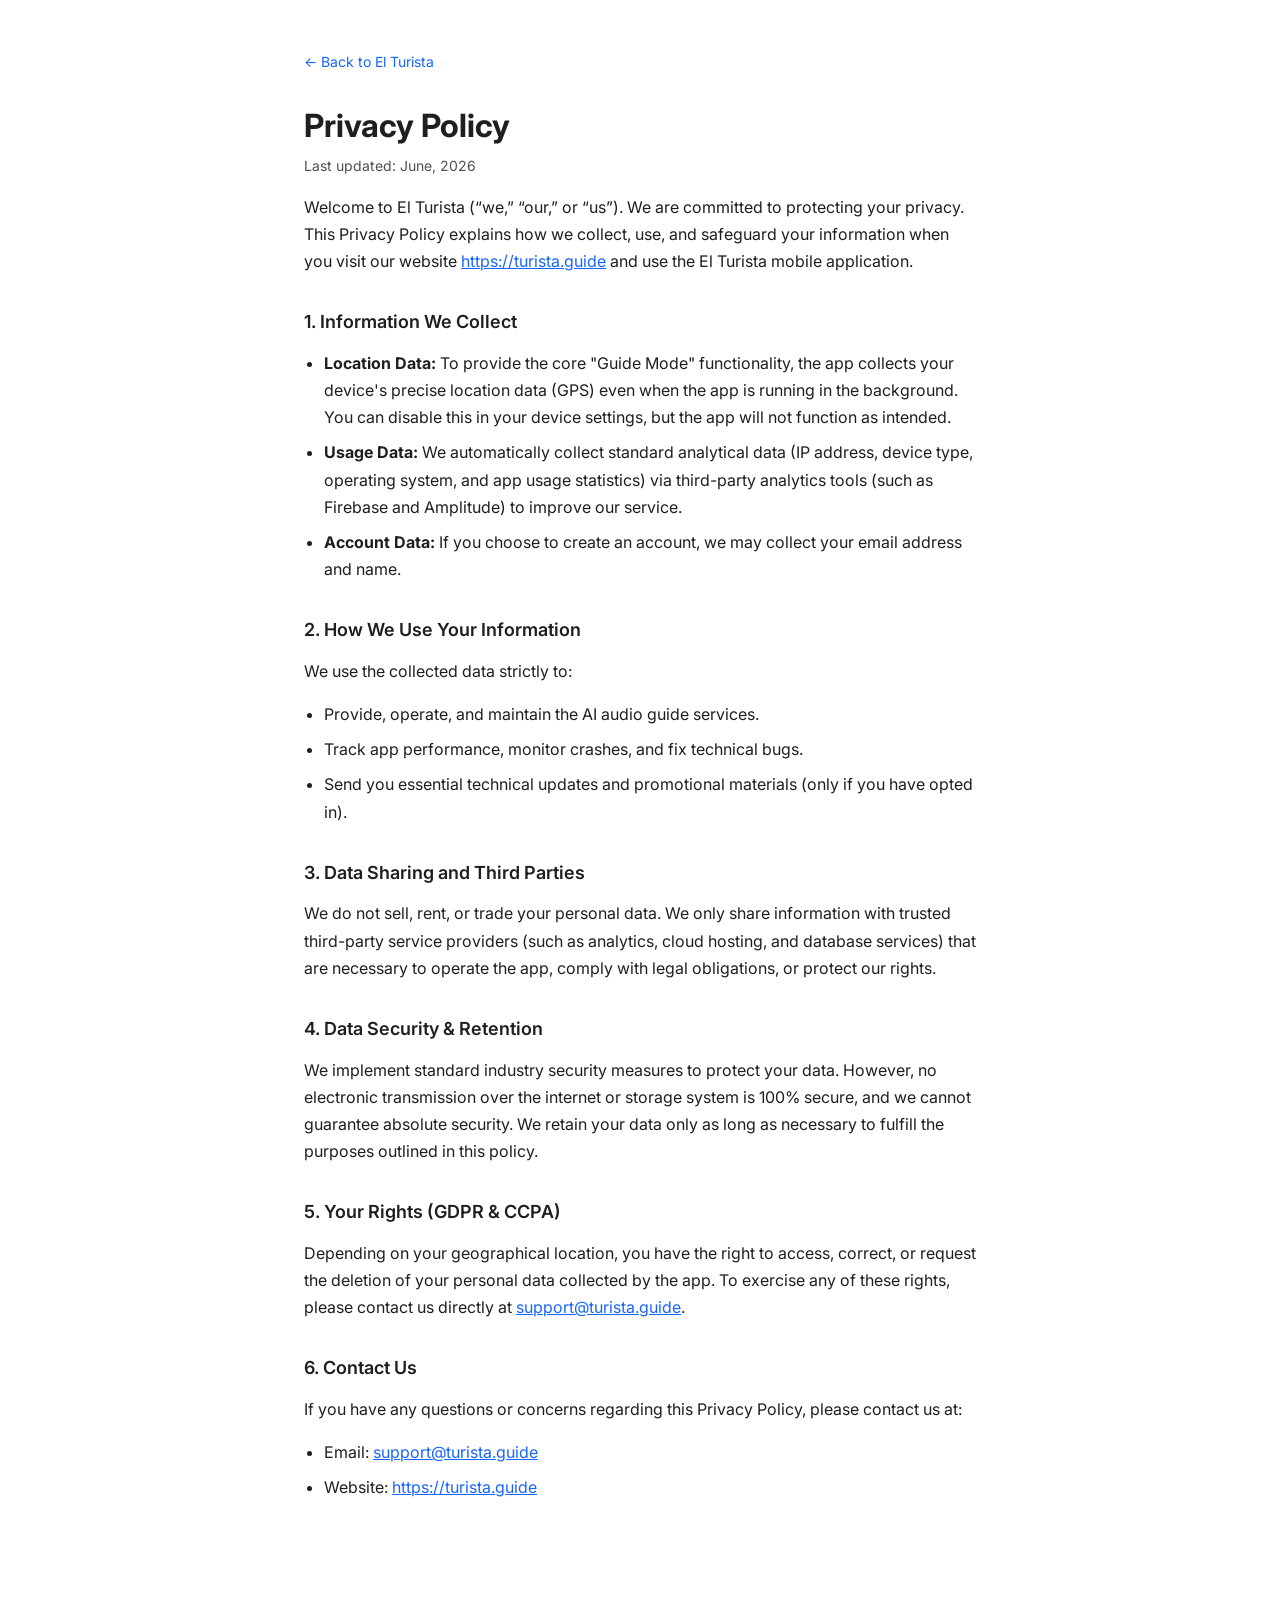
==== privacy-policy.html @ 60a70230 "Initial commit: El Turista landing page with mobile layout, legal page, and analytics. Co-authored-b" ====
<!DOCTYPE html>
<html lang="en">
<head>
  <!-- Google tag (gtag.js) -->
  <script async src="https://www.googletagmanager.com/gtag/js?id=G-LGM8HV7LWN"></script>
  <script>
    window.dataLayer = window.dataLayer || [];
    function gtag(){dataLayer.push(arguments);}
    gtag('js', new Date());

    gtag('config', 'G-LGM8HV7LWN');
  </script>
  <meta charset="UTF-8">
  <meta name="viewport" content="width=device-width, initial-scale=1.0">
  <title>Privacy Policy — El Turista</title>
  <link rel="preconnect" href="https://fonts.googleapis.com">
  <link rel="preconnect" href="https://fonts.gstatic.com" crossorigin>
  <link href="https://fonts.googleapis.com/css2?family=Inter:wght@400;600;700&display=swap" rel="stylesheet">
  <link rel="stylesheet" href="assets/css/legal.css">
</head>
<body>
  <main class="legal-page">
    <a href="index.html" class="legal-page__back">← Back to El Turista</a>

    <article class="legal-page__content">
      <h1>Privacy Policy</h1>
      <p class="legal-page__updated">Last updated: June, 2026</p>

      <p>Welcome to El Turista (“we,” “our,” or “us”). We are committed to protecting your privacy. This Privacy Policy explains how we collect, use, and safeguard your information when you visit our website <a href="https://turista.guide">https://turista.guide</a> and use the El Turista mobile application.</p>

      <h2>1. Information We Collect</h2>
      <ul>
        <li><strong>Location Data:</strong> To provide the core "Guide Mode" functionality, the app collects your device's precise location data (GPS) even when the app is running in the background. You can disable this in your device settings, but the app will not function as intended.</li>
        <li><strong>Usage Data:</strong> We automatically collect standard analytical data (IP address, device type, operating system, and app usage statistics) via third-party analytics tools (such as Firebase and Amplitude) to improve our service.</li>
        <li><strong>Account Data:</strong> If you choose to create an account, we may collect your email address and name.</li>
      </ul>

      <h2>2. How We Use Your Information</h2>
      <p>We use the collected data strictly to:</p>
      <ul>
        <li>Provide, operate, and maintain the AI audio guide services.</li>
        <li>Track app performance, monitor crashes, and fix technical bugs.</li>
        <li>Send you essential technical updates and promotional materials (only if you have opted in).</li>
      </ul>

      <h2>3. Data Sharing and Third Parties</h2>
      <p>We do not sell, rent, or trade your personal data. We only share information with trusted third-party service providers (such as analytics, cloud hosting, and database services) that are necessary to operate the app, comply with legal obligations, or protect our rights.</p>

      <h2>4. Data Security &amp; Retention</h2>
      <p>We implement standard industry security measures to protect your data. However, no electronic transmission over the internet or storage system is 100% secure, and we cannot guarantee absolute security. We retain your data only as long as necessary to fulfill the purposes outlined in this policy.</p>

      <h2>5. Your Rights (GDPR &amp; CCPA)</h2>
      <p>Depending on your geographical location, you have the right to access, correct, or request the deletion of your personal data collected by the app. To exercise any of these rights, please contact us directly at <a href="mailto:support@turista.guide">support@turista.guide</a>.</p>

      <h2>6. Contact Us</h2>
      <p>If you have any questions or concerns regarding this Privacy Policy, please contact us at:</p>
      <ul>
        <li>Email: <a href="mailto:support@turista.guide">support@turista.guide</a></li>
        <li>Website: <a href="https://turista.guide">https://turista.guide</a></li>
      </ul>
    </article>
  </main>
</body>
</html>
---- assets/css/legal.css ----
/* Simple text-only layout for legal pages */

*,
*::before,
*::after {
  box-sizing: border-box;
  margin: 0;
  padding: 0;
}

body {
  font-family: 'Inter', -apple-system, BlinkMacSystemFont, 'Segoe UI', sans-serif;
  font-size: 16px;
  line-height: 1.7;
  color: #1f1f1f;
  background: #fff;
}

.legal-page {
  max-width: 720px;
  margin: 0 auto;
  padding: 48px 24px 80px;
}

.legal-page__back {
  display: inline-block;
  margin-bottom: 32px;
  font-size: 14px;
  color: #1765ff;
  text-decoration: none;
}

.legal-page__back:hover {
  text-decoration: underline;
}

.legal-page__content h1 {
  font-size: 32px;
  font-weight: 700;
  line-height: 1.25;
  margin-bottom: 8px;
}

.legal-page__updated {
  font-size: 14px;
  color: #4f4f51;
  margin-bottom: 32px;
}

.legal-page__content p {
  margin-bottom: 16px;
}

.legal-page__content h2 {
  font-size: 18px;
  font-weight: 600;
  margin: 32px 0 12px;
}

.legal-page__content ul {
  margin: 0 0 16px 1.25em;
}

.legal-page__content li {
  margin-bottom: 8px;
}

.legal-page__content a {
  color: #1765ff;
  text-decoration: underline;
}

.legal-page__content a:hover {
  color: #0f52d9;
}

@media (max-width: 767px) {
  .legal-page {
    padding: 32px 20px 64px;
  }

  .legal-page__content h1 {
    font-size: 26px;
  }
}
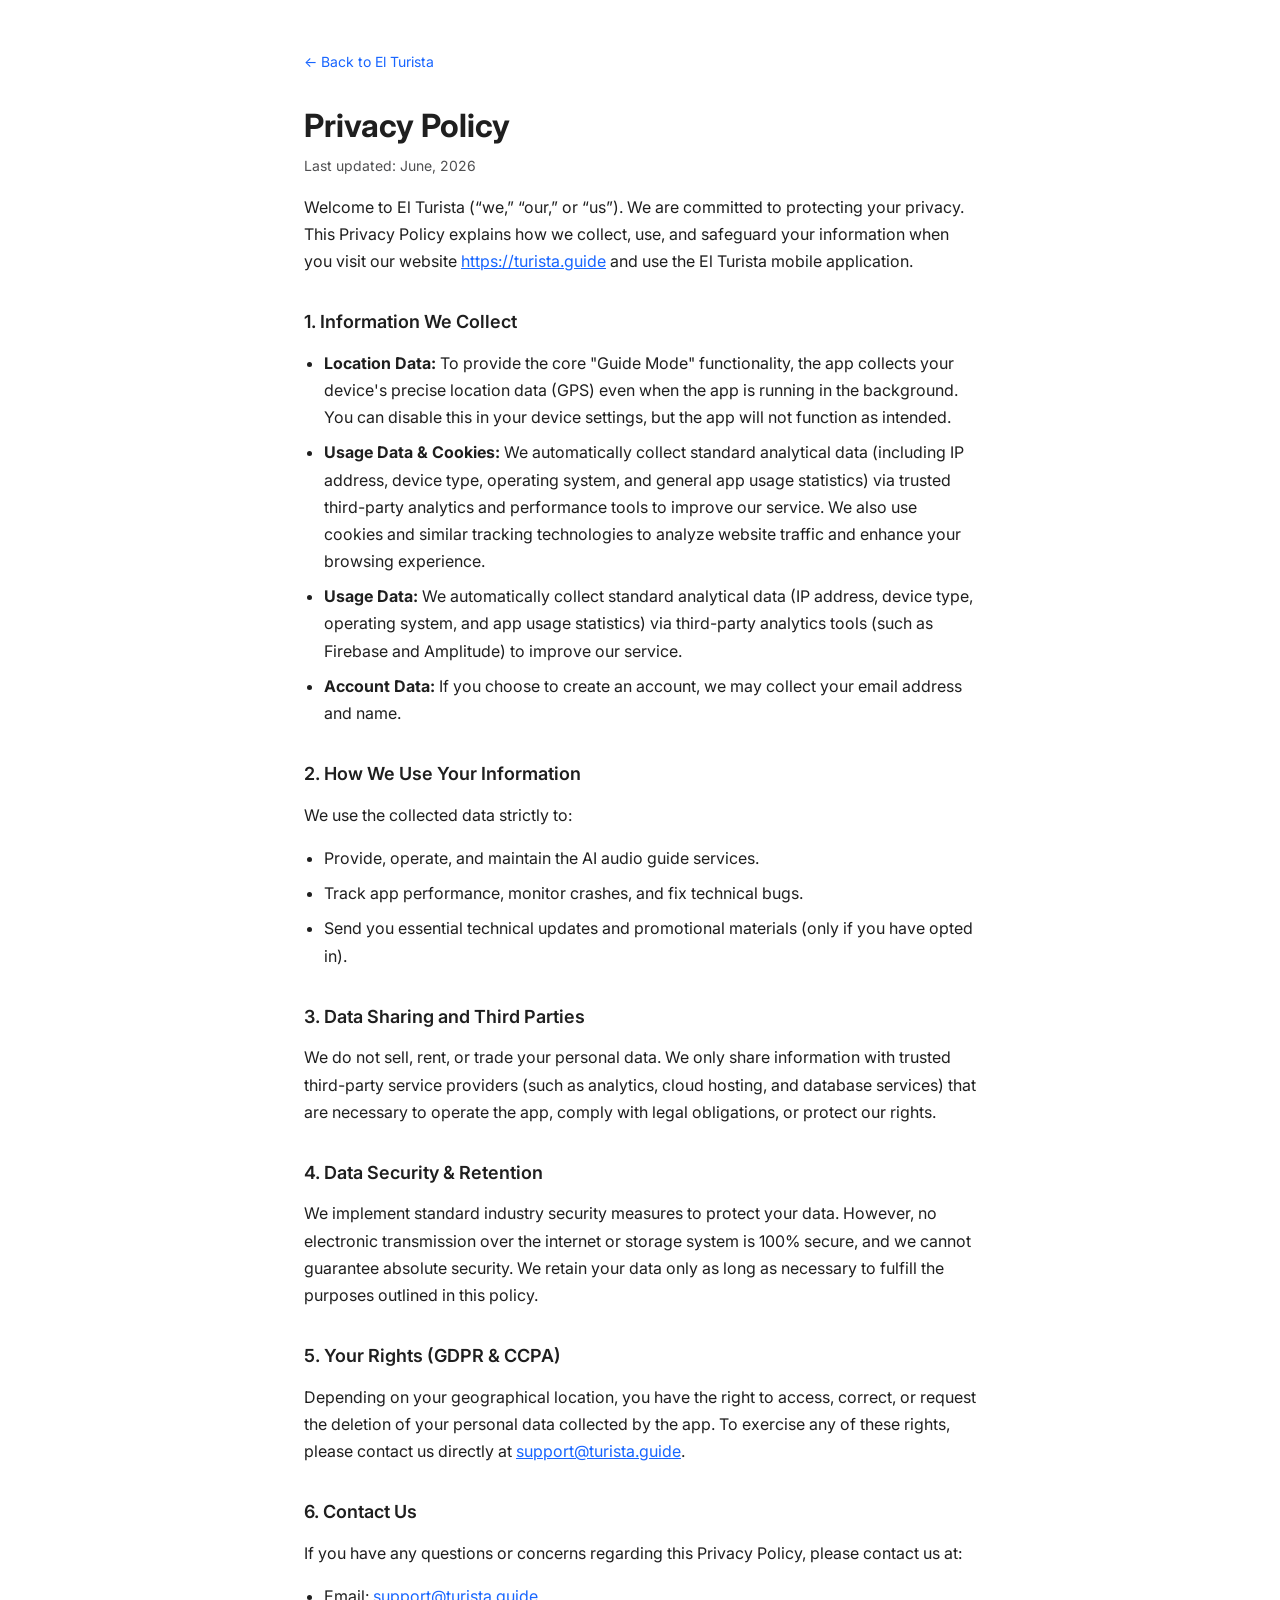
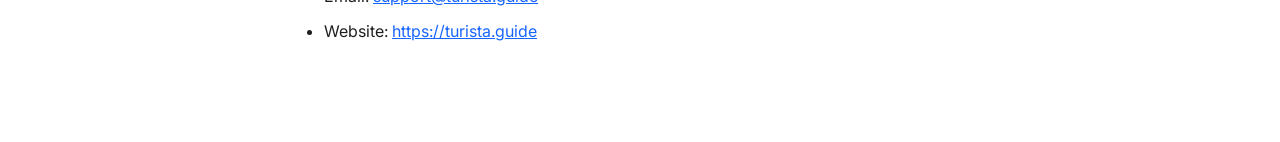
==== commit 2f6699e0: "Update index.html and privacy-policy.html with new meta tags, favicon links, and social media links;" ====
--- a/privacy-policy.html
+++ b/privacy-policy.html
@@ -13,6 +13,13 @@
   <meta charset="UTF-8">
   <meta name="viewport" content="width=device-width, initial-scale=1.0">
   <title>Privacy Policy — El Turista</title>
+  <link rel="icon" href="assets/images/favicon/favicon.ico" sizes="any">
+  <link rel="icon" href="assets/images/favicon/icon.svg" type="image/svg+xml">
+  <link rel="icon" href="assets/images/favicon/favicon-32x32.png" type="image/png" sizes="32x32">
+  <link rel="icon" href="assets/images/favicon/favicon-16x16.png" type="image/png" sizes="16x16">
+  <link rel="apple-touch-icon" href="assets/images/favicon/apple-touch-icon.png">
+  <link rel="manifest" href="assets/images/favicon/site.webmanifest">
+  <meta name="theme-color" content="#1765FF">
   <link rel="preconnect" href="https://fonts.googleapis.com">
   <link rel="preconnect" href="https://fonts.gstatic.com" crossorigin>
   <link href="https://fonts.googleapis.com/css2?family=Inter:wght@400;600;700&display=swap" rel="stylesheet">
@@ -31,6 +38,7 @@
       <h2>1. Information We Collect</h2>
       <ul>
         <li><strong>Location Data:</strong> To provide the core "Guide Mode" functionality, the app collects your device's precise location data (GPS) even when the app is running in the background. You can disable this in your device settings, but the app will not function as intended.</li>
+        <li><strong>Usage Data & Cookies:</strong> We automatically collect standard analytical data (including IP address, device type, operating system, and general app usage statistics) via trusted third-party analytics and performance tools to improve our service. We also use cookies and similar tracking technologies to analyze website traffic and enhance your browsing experience.</li>
         <li><strong>Usage Data:</strong> We automatically collect standard analytical data (IP address, device type, operating system, and app usage statistics) via third-party analytics tools (such as Firebase and Amplitude) to improve our service.</li>
         <li><strong>Account Data:</strong> If you choose to create an account, we may collect your email address and name.</li>
       </ul>
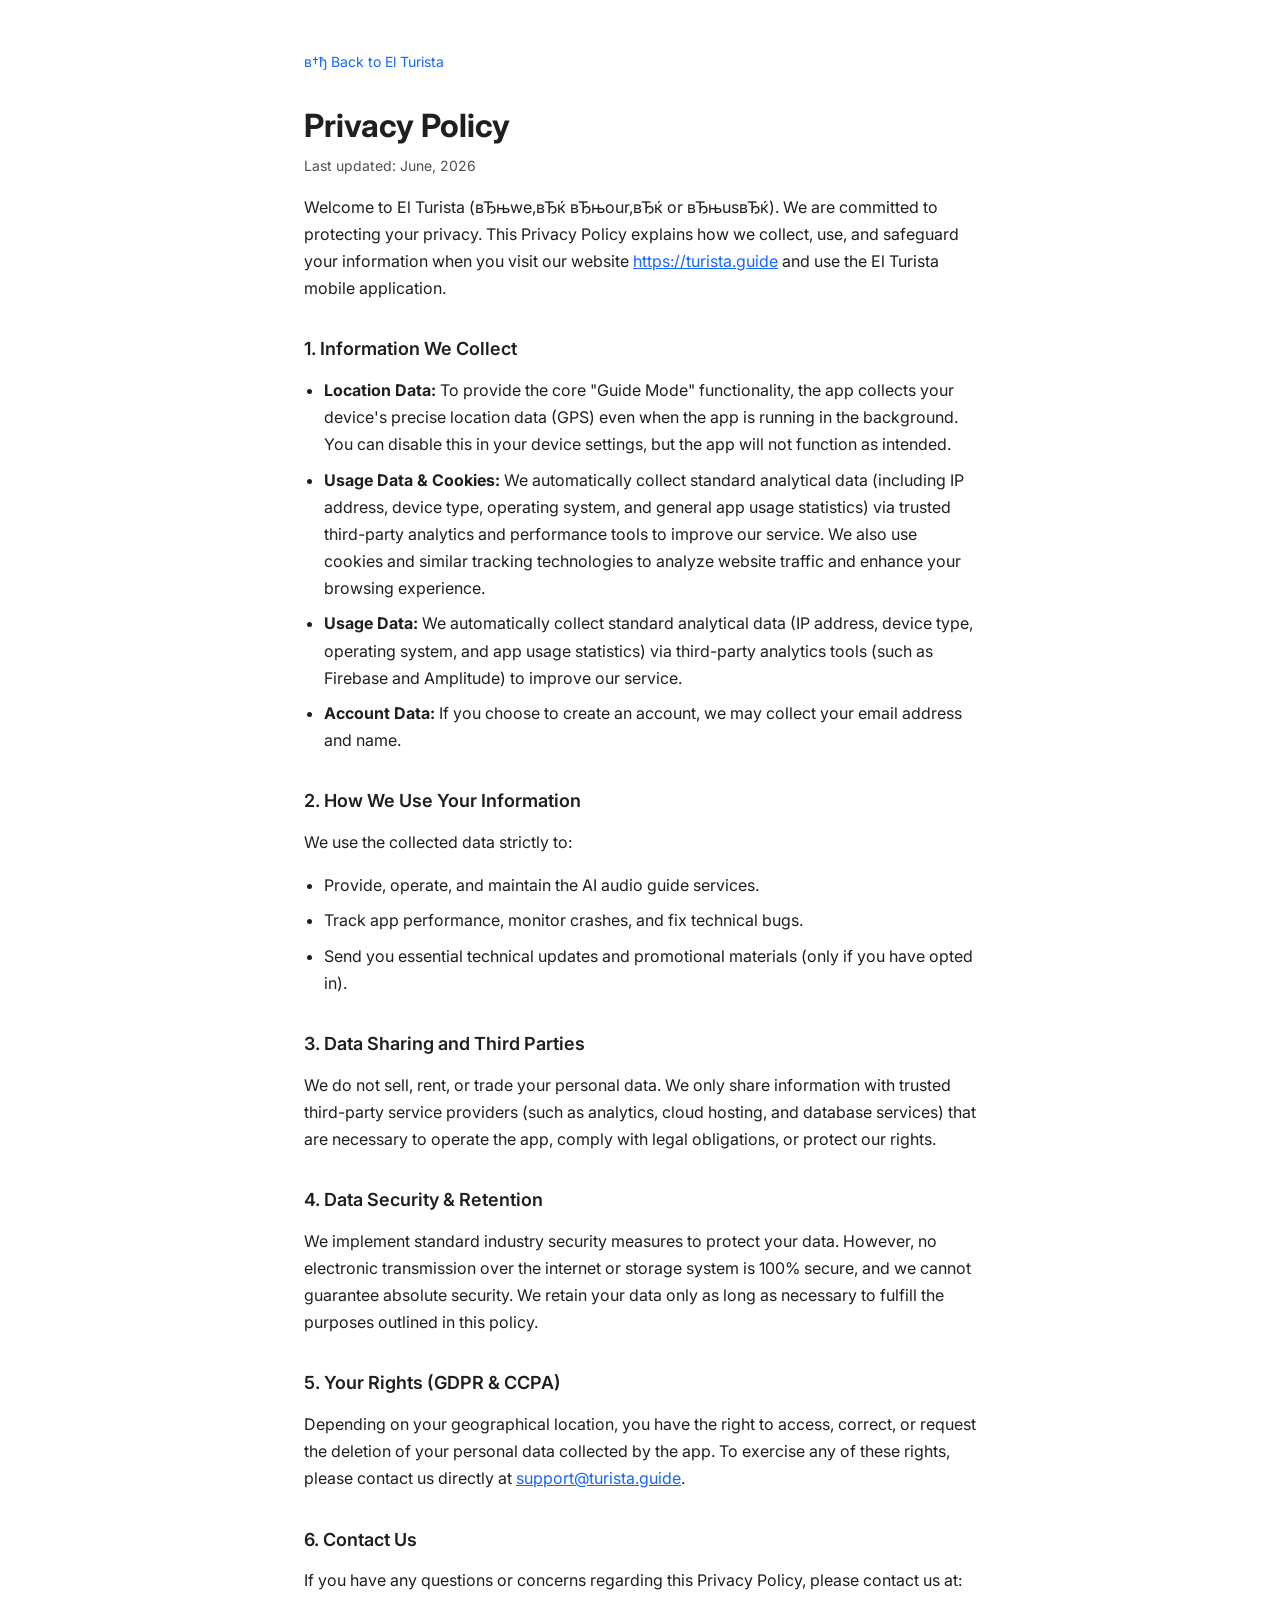
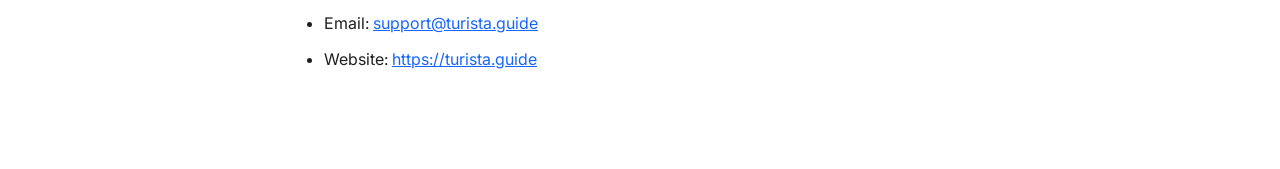
==== commit 9819bbf2: "Update asset cache version for deploy EOF  Co-authored-by: Cursor <cursoragent@cursor.com>" ====
--- a/privacy-policy.html
+++ b/privacy-policy.html
@@ -12,7 +12,7 @@
   </script>
   <meta charset="UTF-8">
   <meta name="viewport" content="width=device-width, initial-scale=1.0">
-  <title>Privacy Policy — El Turista</title>
+  <title>Privacy Policy вЂ” El Turista</title>
   <link rel="icon" href="assets/images/favicon/favicon.ico" sizes="any">
   <link rel="icon" href="assets/images/favicon/icon.svg" type="image/svg+xml">
   <link rel="icon" href="assets/images/favicon/favicon-32x32.png" type="image/png" sizes="32x32">
@@ -23,17 +23,17 @@
   <link rel="preconnect" href="https://fonts.googleapis.com">
   <link rel="preconnect" href="https://fonts.gstatic.com" crossorigin>
   <link href="https://fonts.googleapis.com/css2?family=Inter:wght@400;600;700&display=swap" rel="stylesheet">
-  <link rel="stylesheet" href="assets/css/legal.css">
+  <link rel="stylesheet" href="assets/css/legal.css?v=202606161350">
 </head>
 <body>
   <main class="legal-page">
-    <a href="index.html" class="legal-page__back">← Back to El Turista</a>
+    <a href="index.html" class="legal-page__back">в†ђ Back to El Turista</a>
 
     <article class="legal-page__content">
       <h1>Privacy Policy</h1>
       <p class="legal-page__updated">Last updated: June, 2026</p>
 
-      <p>Welcome to El Turista (“we,” “our,” or “us”). We are committed to protecting your privacy. This Privacy Policy explains how we collect, use, and safeguard your information when you visit our website <a href="https://turista.guide">https://turista.guide</a> and use the El Turista mobile application.</p>
+      <p>Welcome to El Turista (вЂњwe,вЂќ вЂњour,вЂќ or вЂњusвЂќ). We are committed to protecting your privacy. This Privacy Policy explains how we collect, use, and safeguard your information when you visit our website <a href="https://turista.guide">https://turista.guide</a> and use the El Turista mobile application.</p>
 
       <h2>1. Information We Collect</h2>
       <ul>
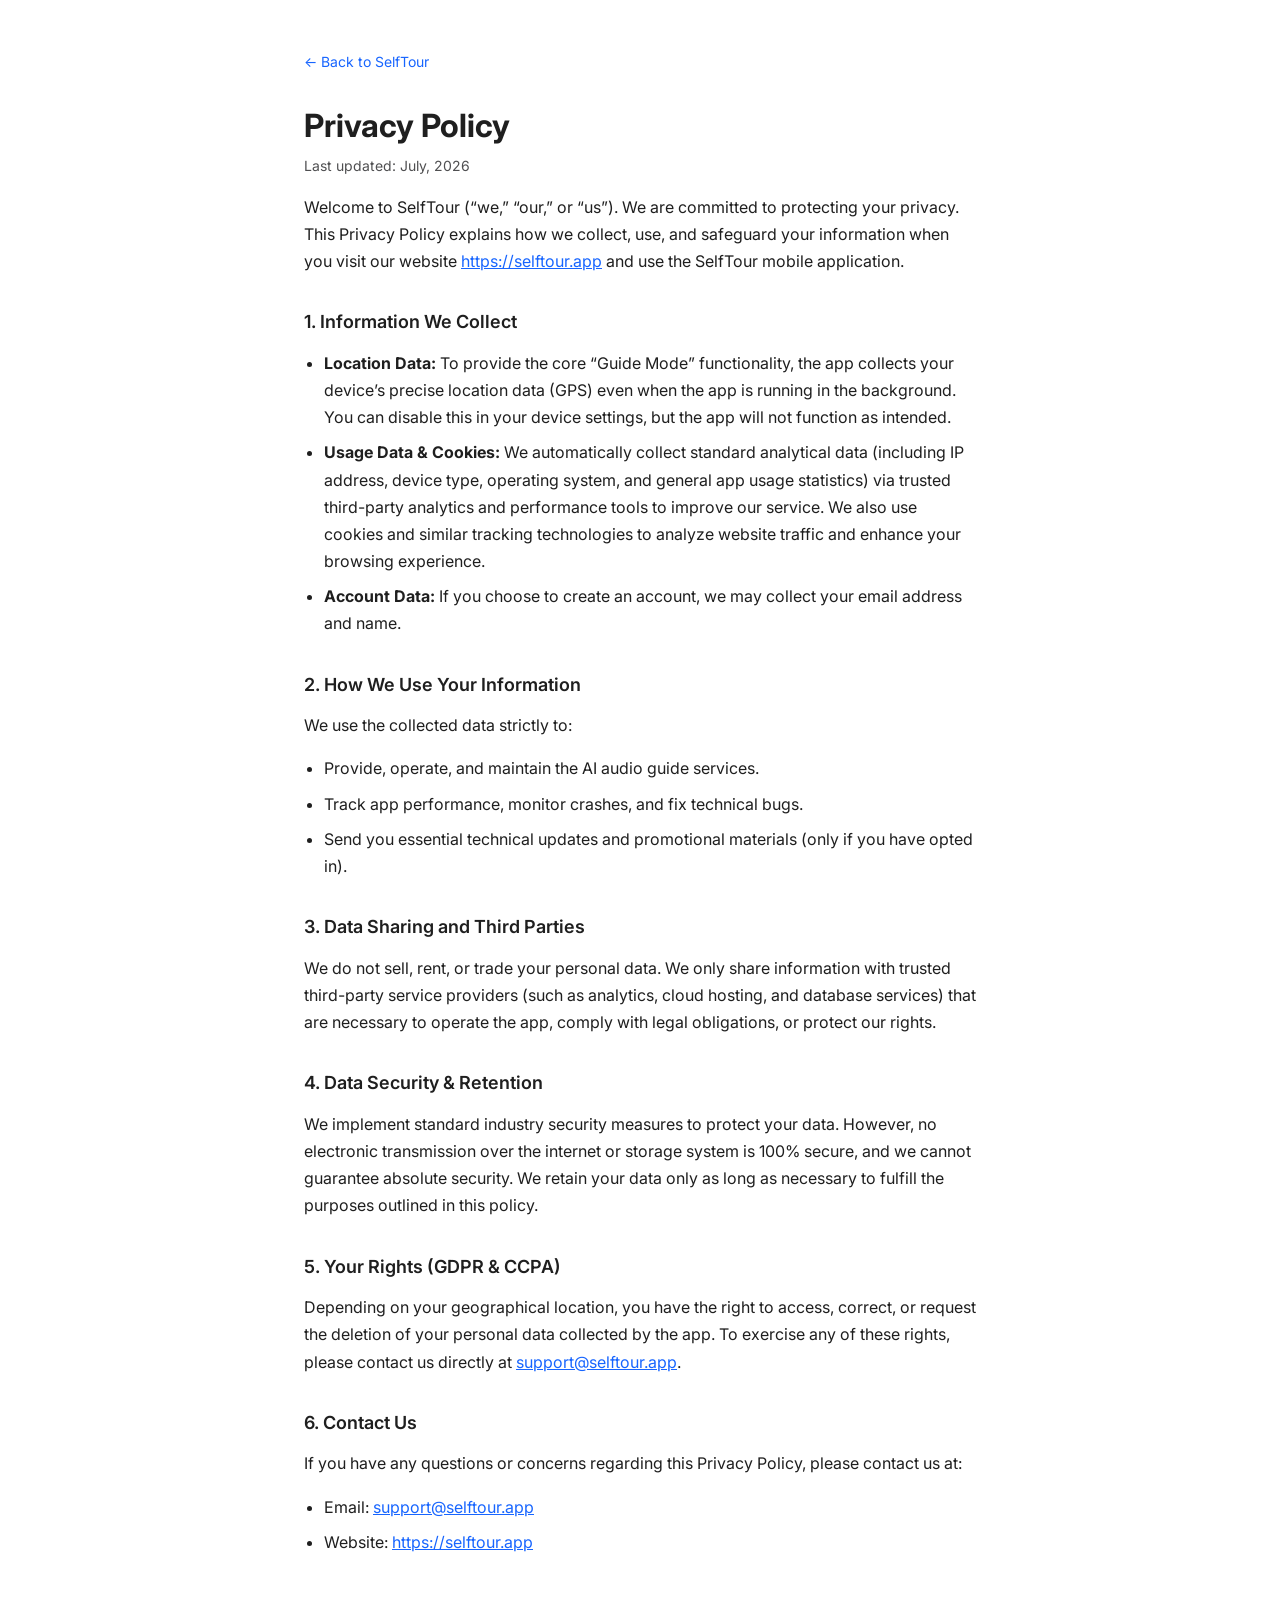
==== commit b4076fc5: "optimize" ====
--- a/privacy-policy.html
+++ b/privacy-policy.html
@@ -12,7 +12,7 @@
   </script>
   <meta charset="UTF-8">
   <meta name="viewport" content="width=device-width, initial-scale=1.0">
-  <title>Privacy Policy вЂ” El Turista</title>
+  <title>Privacy Policy — SelfTour</title>
   <link rel="icon" href="assets/images/favicon/favicon.ico" sizes="any">
   <link rel="icon" href="assets/images/favicon/icon.svg" type="image/svg+xml">
   <link rel="icon" href="assets/images/favicon/favicon-32x32.png" type="image/png" sizes="32x32">
@@ -27,19 +27,18 @@
 </head>
 <body>
   <main class="legal-page">
-    <a href="index.html" class="legal-page__back">в†ђ Back to El Turista</a>
+    <a href="index.html" class="legal-page__back">&larr; Back to SelfTour</a>
 
     <article class="legal-page__content">
       <h1>Privacy Policy</h1>
-      <p class="legal-page__updated">Last updated: June, 2026</p>
+      <p class="legal-page__updated">Last updated: July, 2026</p>
 
-      <p>Welcome to El Turista (вЂњwe,вЂќ вЂњour,вЂќ or вЂњusвЂќ). We are committed to protecting your privacy. This Privacy Policy explains how we collect, use, and safeguard your information when you visit our website <a href="https://turista.guide">https://turista.guide</a> and use the El Turista mobile application.</p>
+      <p>Welcome to SelfTour (&ldquo;we,&rdquo; &ldquo;our,&rdquo; or &ldquo;us&rdquo;). We are committed to protecting your privacy. This Privacy Policy explains how we collect, use, and safeguard your information when you visit our website <a href="https://selftour.app">https://selftour.app</a> and use the SelfTour mobile application.</p>
 
       <h2>1. Information We Collect</h2>
       <ul>
-        <li><strong>Location Data:</strong> To provide the core "Guide Mode" functionality, the app collects your device's precise location data (GPS) even when the app is running in the background. You can disable this in your device settings, but the app will not function as intended.</li>
-        <li><strong>Usage Data & Cookies:</strong> We automatically collect standard analytical data (including IP address, device type, operating system, and general app usage statistics) via trusted third-party analytics and performance tools to improve our service. We also use cookies and similar tracking technologies to analyze website traffic and enhance your browsing experience.</li>
-        <li><strong>Usage Data:</strong> We automatically collect standard analytical data (IP address, device type, operating system, and app usage statistics) via third-party analytics tools (such as Firebase and Amplitude) to improve our service.</li>
+        <li><strong>Location Data:</strong> To provide the core &ldquo;Guide Mode&rdquo; functionality, the app collects your device&rsquo;s precise location data (GPS) even when the app is running in the background. You can disable this in your device settings, but the app will not function as intended.</li>
+        <li><strong>Usage Data &amp; Cookies:</strong> We automatically collect standard analytical data (including IP address, device type, operating system, and general app usage statistics) via trusted third-party analytics and performance tools to improve our service. We also use cookies and similar tracking technologies to analyze website traffic and enhance your browsing experience.</li>
         <li><strong>Account Data:</strong> If you choose to create an account, we may collect your email address and name.</li>
       </ul>
 
@@ -58,13 +57,13 @@
       <p>We implement standard industry security measures to protect your data. However, no electronic transmission over the internet or storage system is 100% secure, and we cannot guarantee absolute security. We retain your data only as long as necessary to fulfill the purposes outlined in this policy.</p>
 
       <h2>5. Your Rights (GDPR &amp; CCPA)</h2>
-      <p>Depending on your geographical location, you have the right to access, correct, or request the deletion of your personal data collected by the app. To exercise any of these rights, please contact us directly at <a href="mailto:support@turista.guide">support@turista.guide</a>.</p>
+      <p>Depending on your geographical location, you have the right to access, correct, or request the deletion of your personal data collected by the app. To exercise any of these rights, please contact us directly at <a href="mailto:support@selftour.app">support@selftour.app</a>.</p>
 
       <h2>6. Contact Us</h2>
       <p>If you have any questions or concerns regarding this Privacy Policy, please contact us at:</p>
       <ul>
-        <li>Email: <a href="mailto:support@turista.guide">support@turista.guide</a></li>
-        <li>Website: <a href="https://turista.guide">https://turista.guide</a></li>
+        <li>Email: <a href="mailto:support@selftour.app">support@selftour.app</a></li>
+        <li>Website: <a href="https://selftour.app">https://selftour.app</a></li>
       </ul>
     </article>
   </main>
